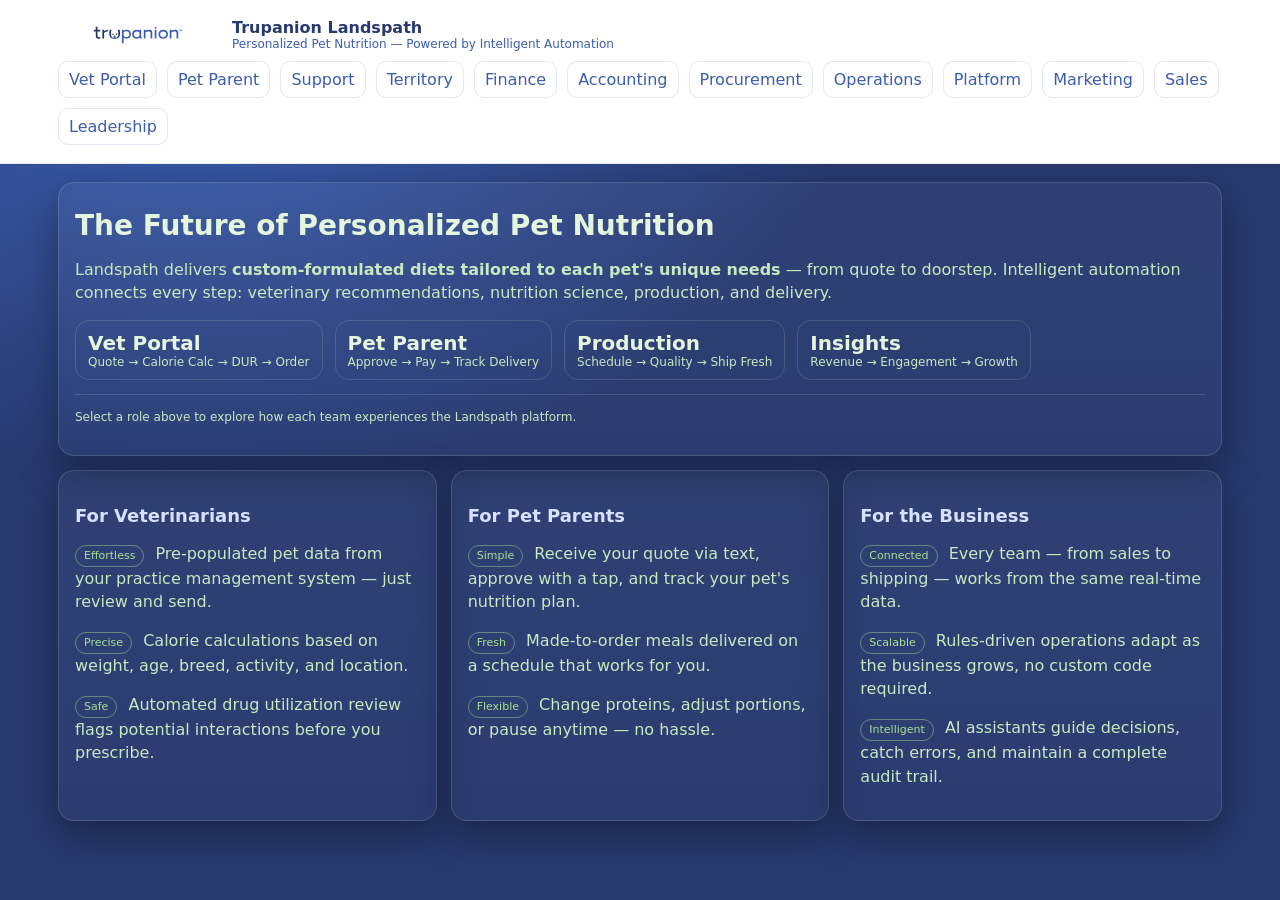
==== index.html @ 5761d893 "Initial commit: Landspath Agentic ERP demo pages Co-authored-by: Copilot <223556219+Copilot@users.no" ====
<!doctype html>
<html>
<head>
  <meta charset="utf-8"/>
  <meta name="viewport" content="width=device-width,initial-scale=1"/>
  <title>Trupanion Landspath — Personalized Pet Nutrition</title>
  <style>
:root{
  --bg:#28396F; --card:#1e2f5a; --ink:#E4F6DE; --muted:#c8e8c0;
  --accent:#A6E191; --accent2:#E4F6DE; --warn:#ffd166; --bad:#ff5c77;
  --brand:#3A5DAE; --brand-dark:#28396F;
  --line:rgba(228,246,222,.15);
  --shadow: 0 14px 40px rgba(0,0,0,.35);
  --radius:16px;
  --mono: ui-monospace, SFMono-Regular, Menlo, Consolas, 'Liberation Mono', monospace;
  --sans: ui-sans-serif, system-ui, -apple-system, Segoe UI, Roboto, Arial, 'Apple Color Emoji','Segoe UI Emoji';
}
*{box-sizing:border-box}
body{margin:0; font-family:var(--sans); color:var(--ink); background:radial-gradient(1200px 700px at 15% 10%, var(--brand) 0, var(--bg) 55%) fixed;}
a{color:var(--accent); text-decoration:none}
a:hover{text-decoration:underline}
header{position:sticky; top:0; z-index:10; background:#ffffff; border-bottom:1px solid rgba(0,0,0,.08); color:#28396F;}
header .small{color:#3A5DAE}
.wrap{max-width:1200px; margin:0 auto; padding:18px 18px}
.brand{display:flex; gap:14px; align-items:center}
h1{margin:10px 0 6px; font-size:28px}
h2{margin:18px 0 10px; font-size:18px; color:#d6e2ff}
p{color:var(--muted); line-height:1.45}
.grid{display:grid; gap:14px}
@media(min-width:900px){ .grid.cols-3{grid-template-columns:1fr 1fr 1fr} .grid.cols-2{grid-template-columns:1fr 1fr} }
.card{background:linear-gradient(180deg, rgba(255,255,255,.04), rgba(255,255,255,.02)); border:1px solid var(--line); border-radius:var(--radius); box-shadow:var(--shadow); padding:16px;}
.row{display:flex; gap:12px; flex-wrap:wrap; align-items:center}
.kpi{padding:10px 12px; border:1px solid var(--line); border-radius:14px; min-width:160px}
.kpi .n{font-size:20px; font-weight:700}
.kpi .l{font-size:12px; color:var(--muted)}
.nav{display:flex; gap:10px; flex-wrap:wrap; margin-top:10px}
.nav a{padding:8px 10px; border:1px solid rgba(58,93,174,.15); border-radius:10px; color:#3A5DAE}
.nav a:hover{border-color:rgba(58,93,174,.4); text-decoration:none}
hr{border:none; border-top:1px solid var(--line); margin:14px 0}
.small{font-size:12px; color:var(--muted)}
.tag{display:inline-block; font-size:11px; color:#A6E191; border:1px solid rgba(166,225,145,.45); padding:2px 8px; border-radius:999px; margin-right:6px}
  </style>
</head>
<body>
<header>
  <div class="wrap">
    <div class="brand">
      <svg width="160" height="30" viewBox="0 0 720 212" xmlns="http://www.w3.org/2000/svg" xml:space="preserve" overflow="hidden"><g transform="translate(0 0)"><path d="M442.32 6.38671C442.32 9.91919 439.462 12.779 435.938 12.779 432.413 12.779 429.55 9.91919 429.55 6.38671 429.55 2.86096 432.413 0 435.938 0 439.462 0 442.32 2.86096 442.32 6.38671ZM210.404 40.2706C214.138 35.9354 220.871 32.3413 229.681 32.3413 244.169 32.3413 250.15 41.1708 250.15 52.8288 250.15 64.3467 244.169 73.3151 229.681 73.3151 220.871 73.3151 213.541 69.4251 210.404 65.3903L210.404 40.2706ZM210.404 78.1074C214.594 80.7967 222.963 84.2328 230.428 84.2328 250.602 84.2328 262.255 71.5277 262.255 52.8284 262.255 34.1459 250.602 21.4262 230.428 21.4262 222.963 21.4262 215.78 23.9767 210.404 27.5641L210.404 21.489 198.303 21.498 198.303 115.629 210.404 115.629 210.404 78.1074ZM322.301 65.4289C318.566 69.764 311.844 73.3492 303.043 73.3492 288.549 73.3492 282.583 64.5276 282.583 52.8808 282.583 41.3731 288.549 32.4135 303.043 32.4135 311.844 32.4135 319.163 36.2947 322.301 40.3293L322.301 65.4289ZM334.391 69.6155 334.391 21.5138 322.154 21.5138C322.132 21.5003 322.154 23.3326 322.174 24.984L322.174 24.9851 322.174 24.9856 322.174 24.9858 322.174 24.9873C322.191 26.3425 322.207 27.5749 322.194 27.5643 317.977 24.8715 309.677 21.5027 302.287 21.5027 282.13 21.5027 270.481 34.1931 270.481 52.8802 270.481 71.556 282.13 84.2521 302.287 84.2521 309.46 84.2521 317.365 81.714 322.595 77.8217 323.787 81.714 328.121 84.2521 334.094 84.2521 336.151 84.2521 338.207 84.0066 340.215 83.5446L340.215 75.1446C336.481 75.1446 334.391 74.0907 334.391 69.6155ZM387.763 32.8537C380.001 32.8537 369.695 36.1407 364.925 38.8279L364.925 82.7613 352.824 82.7613 352.824 21.4984 364.925 21.4984 364.925 27.3291C371.186 24.4939 382.235 21.5029 388.805 21.5029 409.862 21.5029 412.848 32.7057 412.848 43.6159L412.848 82.7613 400.749 82.7613 400.749 44.6597C400.749 37.3368 398.964 32.8537 387.763 32.8537ZM468.732 52.8808C468.732 41.3731 474.696 32.4135 490.218 32.4135 505.745 32.4135 511.719 41.3731 511.719 52.8808 511.719 64.3896 505.745 73.3492 490.218 73.3492 474.696 73.3492 468.732 64.3896 468.732 52.8808ZM456.626 52.8802C456.626 71.5572 468.276 84.2521 490.218 84.2521 512.174 84.2521 523.806 71.5572 523.806 52.8802 523.806 34.1931 512.174 21.5027 490.218 21.5027 468.276 21.5027 456.626 34.1931 456.626 52.8802ZM571.252 32.8537C563.496 32.8537 553.188 36.1407 548.404 38.8279L548.404 82.7613 536.325 82.7613 536.325 21.4984 548.404 21.4984 548.404 27.3291C554.693 24.4939 565.736 21.5029 572.301 21.5029 593.351 21.5029 596.348 32.7057 596.348 43.6159L596.348 82.7613 584.25 82.7613 584.25 44.6597C584.25 37.3368 582.455 32.8537 571.252 32.8537ZM442.181 82.761 430.088 82.761 430.088 21.5027 442.181 21.5027 442.181 82.761ZM617.238 27.344 614.033 18.3833 610.455 18.3833 610.455 30.8933 612.768 30.8933 612.768 20.8014 616.253 30.8933 618.259 30.8933 621.701 20.8014 621.701 30.8933 624.001 30.8933 624.001 18.3833 620.415 18.3833 617.238 27.344ZM597.678 18.3833 597.678 20.4797 601.763 20.4797 601.763 30.8933 604.247 30.8933 604.247 20.4797 608.34 20.4797 608.34 18.3833 597.678 18.3833Z" fill="#3A5DAE" fill-rule="evenodd" transform="translate(48 48)"/><path d="M25.705 32.4137 25.705 59.2778C25.705 68.6914 27.6455 73.1813 39.1507 73.1813 40.5916 73.1813 42.7125 72.9458 45.0182 72.568L45.0182 83.3953C42.271 83.9244 39.7098 84.2439 37.6573 84.2439 17.0355 84.2439 13.5992 74.5187 13.5992 59.2778L13.5992 32.4137 0 32.4137 0 21.499 13.5992 21.499 13.5992 0.00594443 25.705 0.00146016 25.705 21.499 45.0126 21.499 45.0126 32.4137 25.705 32.4137ZM124.458 51.631C125.393 52.6332 127.14 50.8933 127.14 50.8933 128.524 49.5761 130.21 49.4797 130.21 49.4797 131.518 49.3743 132.537 49.6523 133.368 50.1276 133.344 50.1276 133.321 50.1262 133.298 50.1247 133.286 50.124 133.274 50.1233 133.262 50.1228 133.251 50.1224 133.241 50.1221 133.23 50.1221 130.953 50.1221 129.098 51.9617 129.098 54.2419 129.098 56.4325 131.422 58.2341 133.63 58.3787L133.63 58.4011C133.686 58.4078 133.738 58.4056 133.791 58.4033 133.805 58.4028 133.818 58.4022 133.832 58.4018 133.845 58.4014 133.859 58.4011 133.872 58.4011 133.883 58.4011 133.906 58.4112 133.913 58.4112 133.936 58.4112 133.956 58.4087 133.976 58.4061 133.995 58.4036 134.014 58.4011 134.037 58.4011 136.468 58.4157 137.443 57.9359 137.825 57.5962 137.937 57.5054 138.019 57.4236 138.019 57.4236 138.034 57.403 138.038 57.3826 138.042 57.3611L138.043 57.3538 138.045 57.3452 138.047 57.3372C138.066 57.3035 138.071 57.2789 138.071 57.2789L138.066 57.2789C139.24 53.5043 136.274 49.7577 136.274 49.7577 133.908 46.5661 130.497 46.8407 130.497 46.8407 128.639 46.9281 127.102 47.381 125.703 48.584 123.627 50.3866 124.458 51.631 124.458 51.631ZM156.2 57.3369 156.172 57.2786 156.186 57.2786C155.004 53.5029 157.978 49.7574 157.978 49.7574 160.343 46.5646 163.751 46.8393 163.751 46.8393 165.611 46.9267 167.151 47.3807 168.551 48.5837 170.623 50.3852 169.791 51.6307 169.791 51.6307 168.859 52.6318 167.113 50.8931 167.113 50.8931 165.731 49.5747 164.054 49.4794 164.054 49.4794 162.731 49.374 161.704 49.6509 160.881 50.1273 160.894 50.1273 160.908 50.1266 160.922 50.1257 160.931 50.1252 160.94 50.1245 160.948 50.1239L160.948 50.1239C160.971 50.1223 160.994 50.1207 161.014 50.1207 163.299 50.1207 165.143 51.9603 165.143 54.2406 165.143 56.4254 162.823 58.2327 160.62 58.3773 160.62 58.3863 160.632 58.4008 160.632 58.4008 160.562 58.4068 160.511 58.4048 160.457 58.4028 160.43 58.4018 160.402 58.4008 160.372 58.4008 160.37 58.4008 160.366 58.4018 160.361 58.4032L160.355 58.4053 160.346 58.4082C160.343 58.4091 160.34 58.4098 160.338 58.4098 160.33 58.4098 160.321 58.4094 160.312 58.4089 160.298 58.4079 160.284 58.4065 160.27 58.405 160.25 58.4028 160.231 58.4008 160.214 58.4008 157.782 58.4143 156.809 57.9344 156.427 57.5959 156.304 57.504 156.233 57.4222 156.233 57.4222 156.229 57.412 156.225 57.4015 156.222 57.391 156.216 57.3733 156.211 57.3551 156.2 57.3369ZM182.415 21.5916 169.722 21.5916C169.722 21.5916 183.698 74.9353 157.061 76.5687 148.55 77.081 148.771 70.5945 148.771 70.5945 148.771 70.5945 158.791 65.5542 152.217 62.4926 152.217 62.4926 149.76 61.5823 147.137 61.5823 144.501 61.5823 141.932 62.4926 141.932 62.4926 135.304 65.4634 145.38 70.5945 145.38 70.5945 145.38 70.5945 145.599 77.081 137.091 76.5687 110.446 74.9353 125.049 21.5916 125.049 21.5916L112.156 21.5916C112.156 21.5933 112.152 21.6079 112.146 21.6355L112.146 21.6355C111.752 23.3085 100.242 72.179 126.496 81.4756 131.22 83.1482 136.276 83.9274 140.457 84.2951 145.706 84.5159 151.359 84.424 156.315 84.0787 160.002 83.6404 164.17 82.8612 168.095 81.4756 194.478 72.131 182.704 22.8038 182.42 21.6134L182.415 21.5916ZM72.4155 21.274 72.4155 32.3524C78.3669 25.1182 92.7325 20.7561 98.8431 20.7561L98.8431 33.9039C94.3795 33.9039 87.3849 35.1159 81.4009 37.1135 80.7545 37.3591 72.6238 40.4577 72.4155 45.508L72.4155 82.7622 60.3209 82.7622 60.3209 21.2931 72.4155 21.274Z" fill="#233868" fill-rule="evenodd" transform="translate(48 48)"/></g></svg>
      <div>
        <div style="font-weight:800;color:#28396F">Trupanion Landspath</div>
        <div class="small" style="color:#3A5DAE">Personalized Pet Nutrition — Powered by Intelligent Automation</div>
      </div>
    </div>
    <div class="nav">
      <a href="app/vet.html">Vet Portal</a>
      <a href="app/customer.html">Pet Parent</a>
      <a href="app/csr.html">Support</a>
      <a href="app/territory.html">Territory</a>
      <a href="app/finance.html">Finance</a>
      <a href="app/accounting.html">Accounting</a>
      <a href="app/procurement.html">Procurement</a>
      <a href="app/operations.html">Operations</a>
      <a href="app/erpdev.html">Platform</a>
      <a href="app/marketing.html">Marketing</a>
      <a href="app/sales.html">Sales</a>
      <a href="app/leadership.html">Leadership</a>
    </div>
  </div>
</header>

<div class="wrap">
  <div class="card">
    <h1>The Future of Personalized Pet Nutrition</h1>
    <p>
      Landspath delivers <b>custom-formulated diets tailored to each pet's unique needs</b> — from quote to doorstep.
      Intelligent automation connects every step: veterinary recommendations, nutrition science, production, and delivery.
    </p>
    <div class="row">
      <div class="kpi"><div class="n">Vet Portal</div><div class="l">Quote → Calorie Calc → DUR → Order</div></div>
      <div class="kpi"><div class="n">Pet Parent</div><div class="l">Approve → Pay → Track Delivery</div></div>
      <div class="kpi"><div class="n">Production</div><div class="l">Schedule → Quality → Ship Fresh</div></div>
      <div class="kpi"><div class="n">Insights</div><div class="l">Revenue → Engagement → Growth</div></div>
    </div>
    <hr/>
    <p class="small">
      Select a role above to explore how each team experiences the Landspath platform.
    </p>
  </div>

  <div class="grid cols-3" style="margin-top:14px">
    <div class="card">
      <h2>For Veterinarians</h2>
      <p><span class="tag">Effortless</span> Pre-populated pet data from your practice management system — just review and send.</p>
      <p><span class="tag">Precise</span> Calorie calculations based on weight, age, breed, activity, and location.</p>
      <p><span class="tag">Safe</span> Automated drug utilization review flags potential interactions before you prescribe.</p>
    </div>
    <div class="card">
      <h2>For Pet Parents</h2>
      <p><span class="tag">Simple</span> Receive your quote via text, approve with a tap, and track your pet's nutrition plan.</p>
      <p><span class="tag">Fresh</span> Made-to-order meals delivered on a schedule that works for you.</p>
      <p><span class="tag">Flexible</span> Change proteins, adjust portions, or pause anytime — no hassle.</p>
    </div>
    <div class="card">
      <h2>For the Business</h2>
      <p><span class="tag">Connected</span> Every team — from sales to shipping — works from the same real-time data.</p>
      <p><span class="tag">Scalable</span> Rules-driven operations adapt as the business grows, no custom code required.</p>
      <p><span class="tag">Intelligent</span> AI assistants guide decisions, catch errors, and maintain a complete audit trail.</p>
    </div>
  </div>
</div>
</body>
</html>
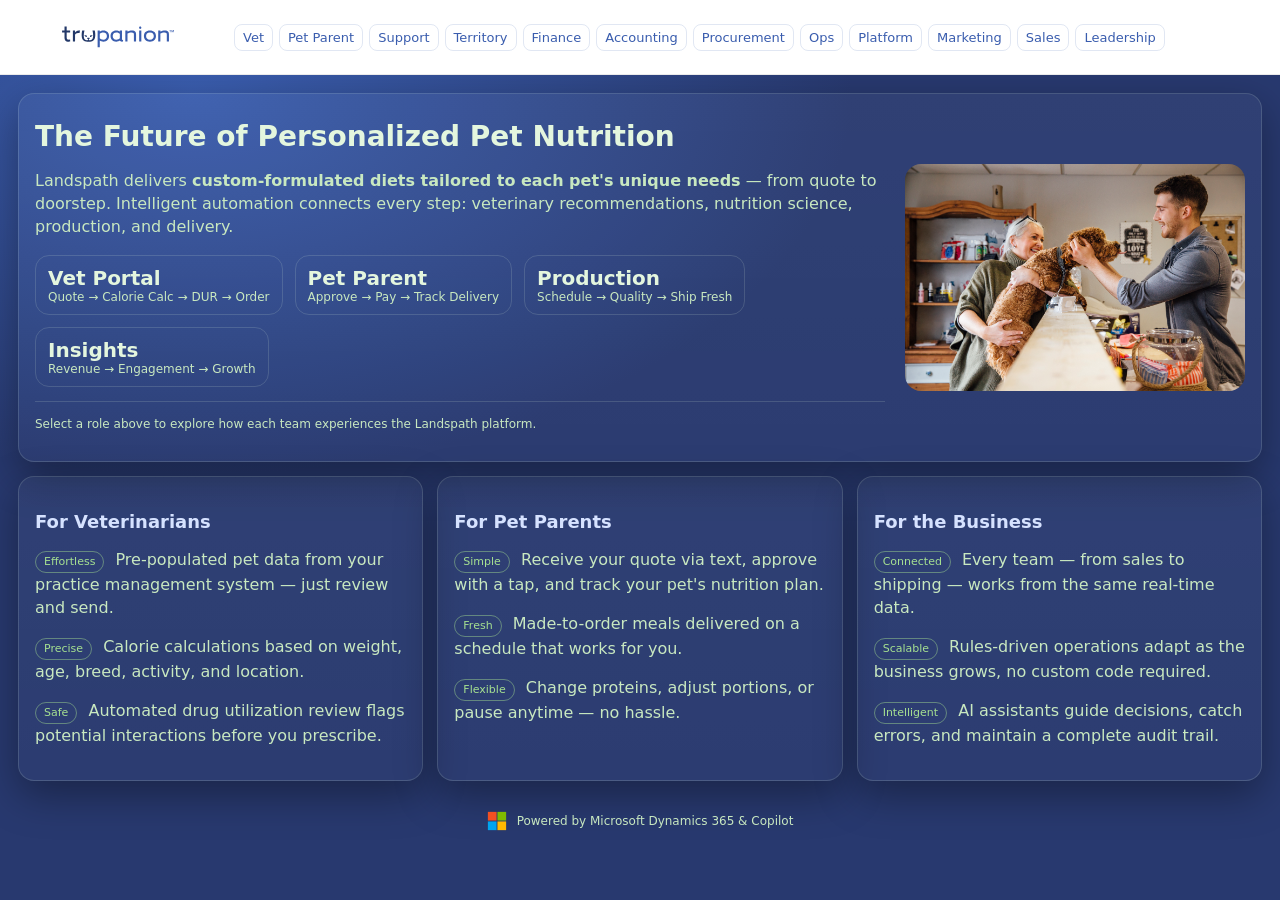
==== commit c56b5967: "Add hero image, larger logo, single-line nav, Microsoft footer Co-authored-by: Copilot <223556219+Co" ====
--- a/index.html
+++ b/index.html
@@ -21,8 +21,9 @@
 a:hover{text-decoration:underline}
 header{position:sticky; top:0; z-index:10; background:#ffffff; border-bottom:1px solid rgba(0,0,0,.08); color:#28396F;}
 header .small{color:#3A5DAE}
-.wrap{max-width:1200px; margin:0 auto; padding:18px 18px}
-.brand{display:flex; gap:14px; align-items:center}
+.wrap{max-width:1400px; margin:0 auto; padding:18px 18px}
+.header-inner{display:flex; align-items:center; gap:16px; flex-wrap:nowrap}
+.brand{display:flex; gap:14px; align-items:center; flex-shrink:0}
 h1{margin:10px 0 6px; font-size:28px}
 h2{margin:18px 0 10px; font-size:18px; color:#d6e2ff}
 p{color:var(--muted); line-height:1.45}
@@ -33,9 +34,13 @@
 .kpi{padding:10px 12px; border:1px solid var(--line); border-radius:14px; min-width:160px}
 .kpi .n{font-size:20px; font-weight:700}
 .kpi .l{font-size:12px; color:var(--muted)}
-.nav{display:flex; gap:10px; flex-wrap:wrap; margin-top:10px}
-.nav a{padding:8px 10px; border:1px solid rgba(58,93,174,.15); border-radius:10px; color:#3A5DAE}
+.nav{display:flex; gap:6px; flex-wrap:nowrap; margin:0; align-items:center}
+.nav a{padding:5px 8px; border:1px solid rgba(58,93,174,.15); border-radius:8px; color:#3A5DAE; font-size:13px; white-space:nowrap}
 .nav a:hover{border-color:rgba(58,93,174,.4); text-decoration:none}
+.hero-split{display:grid; gap:20px}
+@media(min-width:900px){ .hero-split{grid-template-columns:1fr 340px} }
+.hero-img{width:100%; border-radius:var(--radius); object-fit:cover; max-height:320px}
+.ms-footer{display:flex; align-items:center; justify-content:center; gap:10px; padding:30px 18px 20px; color:var(--muted); font-size:12px}
 hr{border:none; border-top:1px solid var(--line); margin:14px 0}
 .small{font-size:12px; color:var(--muted)}
 .tag{display:inline-block; font-size:11px; color:#A6E191; border:1px solid rgba(166,225,145,.45); padding:2px 8px; border-radius:999px; margin-right:6px}
@@ -44,47 +49,50 @@
 <body>
 <header>
   <div class="wrap">
-    <div class="brand">
-      <svg width="160" height="30" viewBox="0 0 720 212" xmlns="http://www.w3.org/2000/svg" xml:space="preserve" overflow="hidden"><g transform="translate(0 0)"><path d="M442.32 6.38671C442.32 9.91919 439.462 12.779 435.938 12.779 432.413 12.779 429.55 9.91919 429.55 6.38671 429.55 2.86096 432.413 0 435.938 0 439.462 0 442.32 2.86096 442.32 6.38671ZM210.404 40.2706C214.138 35.9354 220.871 32.3413 229.681 32.3413 244.169 32.3413 250.15 41.1708 250.15 52.8288 250.15 64.3467 244.169 73.3151 229.681 73.3151 220.871 73.3151 213.541 69.4251 210.404 65.3903L210.404 40.2706ZM210.404 78.1074C214.594 80.7967 222.963 84.2328 230.428 84.2328 250.602 84.2328 262.255 71.5277 262.255 52.8284 262.255 34.1459 250.602 21.4262 230.428 21.4262 222.963 21.4262 215.78 23.9767 210.404 27.5641L210.404 21.489 198.303 21.498 198.303 115.629 210.404 115.629 210.404 78.1074ZM322.301 65.4289C318.566 69.764 311.844 73.3492 303.043 73.3492 288.549 73.3492 282.583 64.5276 282.583 52.8808 282.583 41.3731 288.549 32.4135 303.043 32.4135 311.844 32.4135 319.163 36.2947 322.301 40.3293L322.301 65.4289ZM334.391 69.6155 334.391 21.5138 322.154 21.5138C322.132 21.5003 322.154 23.3326 322.174 24.984L322.174 24.9851 322.174 24.9856 322.174 24.9858 322.174 24.9873C322.191 26.3425 322.207 27.5749 322.194 27.5643 317.977 24.8715 309.677 21.5027 302.287 21.5027 282.13 21.5027 270.481 34.1931 270.481 52.8802 270.481 71.556 282.13 84.2521 302.287 84.2521 309.46 84.2521 317.365 81.714 322.595 77.8217 323.787 81.714 328.121 84.2521 334.094 84.2521 336.151 84.2521 338.207 84.0066 340.215 83.5446L340.215 75.1446C336.481 75.1446 334.391 74.0907 334.391 69.6155ZM387.763 32.8537C380.001 32.8537 369.695 36.1407 364.925 38.8279L364.925 82.7613 352.824 82.7613 352.824 21.4984 364.925 21.4984 364.925 27.3291C371.186 24.4939 382.235 21.5029 388.805 21.5029 409.862 21.5029 412.848 32.7057 412.848 43.6159L412.848 82.7613 400.749 82.7613 400.749 44.6597C400.749 37.3368 398.964 32.8537 387.763 32.8537ZM468.732 52.8808C468.732 41.3731 474.696 32.4135 490.218 32.4135 505.745 32.4135 511.719 41.3731 511.719 52.8808 511.719 64.3896 505.745 73.3492 490.218 73.3492 474.696 73.3492 468.732 64.3896 468.732 52.8808ZM456.626 52.8802C456.626 71.5572 468.276 84.2521 490.218 84.2521 512.174 84.2521 523.806 71.5572 523.806 52.8802 523.806 34.1931 512.174 21.5027 490.218 21.5027 468.276 21.5027 456.626 34.1931 456.626 52.8802ZM571.252 32.8537C563.496 32.8537 553.188 36.1407 548.404 38.8279L548.404 82.7613 536.325 82.7613 536.325 21.4984 548.404 21.4984 548.404 27.3291C554.693 24.4939 565.736 21.5029 572.301 21.5029 593.351 21.5029 596.348 32.7057 596.348 43.6159L596.348 82.7613 584.25 82.7613 584.25 44.6597C584.25 37.3368 582.455 32.8537 571.252 32.8537ZM442.181 82.761 430.088 82.761 430.088 21.5027 442.181 21.5027 442.181 82.761ZM617.238 27.344 614.033 18.3833 610.455 18.3833 610.455 30.8933 612.768 30.8933 612.768 20.8014 616.253 30.8933 618.259 30.8933 621.701 20.8014 621.701 30.8933 624.001 30.8933 624.001 18.3833 620.415 18.3833 617.238 27.344ZM597.678 18.3833 597.678 20.4797 601.763 20.4797 601.763 30.8933 604.247 30.8933 604.247 20.4797 608.34 20.4797 608.34 18.3833 597.678 18.3833Z" fill="#3A5DAE" fill-rule="evenodd" transform="translate(48 48)"/><path d="M25.705 32.4137 25.705 59.2778C25.705 68.6914 27.6455 73.1813 39.1507 73.1813 40.5916 73.1813 42.7125 72.9458 45.0182 72.568L45.0182 83.3953C42.271 83.9244 39.7098 84.2439 37.6573 84.2439 17.0355 84.2439 13.5992 74.5187 13.5992 59.2778L13.5992 32.4137 0 32.4137 0 21.499 13.5992 21.499 13.5992 0.00594443 25.705 0.00146016 25.705 21.499 45.0126 21.499 45.0126 32.4137 25.705 32.4137ZM124.458 51.631C125.393 52.6332 127.14 50.8933 127.14 50.8933 128.524 49.5761 130.21 49.4797 130.21 49.4797 131.518 49.3743 132.537 49.6523 133.368 50.1276 133.344 50.1276 133.321 50.1262 133.298 50.1247 133.286 50.124 133.274 50.1233 133.262 50.1228 133.251 50.1224 133.241 50.1221 133.23 50.1221 130.953 50.1221 129.098 51.9617 129.098 54.2419 129.098 56.4325 131.422 58.2341 133.63 58.3787L133.63 58.4011C133.686 58.4078 133.738 58.4056 133.791 58.4033 133.805 58.4028 133.818 58.4022 133.832 58.4018 133.845 58.4014 133.859 58.4011 133.872 58.4011 133.883 58.4011 133.906 58.4112 133.913 58.4112 133.936 58.4112 133.956 58.4087 133.976 58.4061 133.995 58.4036 134.014 58.4011 134.037 58.4011 136.468 58.4157 137.443 57.9359 137.825 57.5962 137.937 57.5054 138.019 57.4236 138.019 57.4236 138.034 57.403 138.038 57.3826 138.042 57.3611L138.043 57.3538 138.045 57.3452 138.047 57.3372C138.066 57.3035 138.071 57.2789 138.071 57.2789L138.066 57.2789C139.24 53.5043 136.274 49.7577 136.274 49.7577 133.908 46.5661 130.497 46.8407 130.497 46.8407 128.639 46.9281 127.102 47.381 125.703 48.584 123.627 50.3866 124.458 51.631 124.458 51.631ZM156.2 57.3369 156.172 57.2786 156.186 57.2786C155.004 53.5029 157.978 49.7574 157.978 49.7574 160.343 46.5646 163.751 46.8393 163.751 46.8393 165.611 46.9267 167.151 47.3807 168.551 48.5837 170.623 50.3852 169.791 51.6307 169.791 51.6307 168.859 52.6318 167.113 50.8931 167.113 50.8931 165.731 49.5747 164.054 49.4794 164.054 49.4794 162.731 49.374 161.704 49.6509 160.881 50.1273 160.894 50.1273 160.908 50.1266 160.922 50.1257 160.931 50.1252 160.94 50.1245 160.948 50.1239L160.948 50.1239C160.971 50.1223 160.994 50.1207 161.014 50.1207 163.299 50.1207 165.143 51.9603 165.143 54.2406 165.143 56.4254 162.823 58.2327 160.62 58.3773 160.62 58.3863 160.632 58.4008 160.632 58.4008 160.562 58.4068 160.511 58.4048 160.457 58.4028 160.43 58.4018 160.402 58.4008 160.372 58.4008 160.37 58.4008 160.366 58.4018 160.361 58.4032L160.355 58.4053 160.346 58.4082C160.343 58.4091 160.34 58.4098 160.338 58.4098 160.33 58.4098 160.321 58.4094 160.312 58.4089 160.298 58.4079 160.284 58.4065 160.27 58.405 160.25 58.4028 160.231 58.4008 160.214 58.4008 157.782 58.4143 156.809 57.9344 156.427 57.5959 156.304 57.504 156.233 57.4222 156.233 57.4222 156.229 57.412 156.225 57.4015 156.222 57.391 156.216 57.3733 156.211 57.3551 156.2 57.3369ZM182.415 21.5916 169.722 21.5916C169.722 21.5916 183.698 74.9353 157.061 76.5687 148.55 77.081 148.771 70.5945 148.771 70.5945 148.771 70.5945 158.791 65.5542 152.217 62.4926 152.217 62.4926 149.76 61.5823 147.137 61.5823 144.501 61.5823 141.932 62.4926 141.932 62.4926 135.304 65.4634 145.38 70.5945 145.38 70.5945 145.38 70.5945 145.599 77.081 137.091 76.5687 110.446 74.9353 125.049 21.5916 125.049 21.5916L112.156 21.5916C112.156 21.5933 112.152 21.6079 112.146 21.6355L112.146 21.6355C111.752 23.3085 100.242 72.179 126.496 81.4756 131.22 83.1482 136.276 83.9274 140.457 84.2951 145.706 84.5159 151.359 84.424 156.315 84.0787 160.002 83.6404 164.17 82.8612 168.095 81.4756 194.478 72.131 182.704 22.8038 182.42 21.6134L182.415 21.5916ZM72.4155 21.274 72.4155 32.3524C78.3669 25.1182 92.7325 20.7561 98.8431 20.7561L98.8431 33.9039C94.3795 33.9039 87.3849 35.1159 81.4009 37.1135 80.7545 37.3591 72.6238 40.4577 72.4155 45.508L72.4155 82.7622 60.3209 82.7622 60.3209 21.2931 72.4155 21.274Z" fill="#233868" fill-rule="evenodd" transform="translate(48 48)"/></g></svg>
-      <div>
-        <div style="font-weight:800;color:#28396F">Trupanion Landspath</div>
-        <div class="small" style="color:#3A5DAE">Personalized Pet Nutrition — Powered by Intelligent Automation</div>
+    <div class="header-inner">
+      <div class="brand">
+        <svg width="200" height="38" viewBox="0 0 720 212" xmlns="http://www.w3.org/2000/svg" xml:space="preserve" overflow="hidden"><g><path d="M442.32 6.38671C442.32 9.91919 439.462 12.779 435.938 12.779 432.413 12.779 429.55 9.91919 429.55 6.38671 429.55 2.86096 432.413 0 435.938 0 439.462 0 442.32 2.86096 442.32 6.38671ZM210.404 40.2706C214.138 35.9354 220.871 32.3413 229.681 32.3413 244.169 32.3413 250.15 41.1708 250.15 52.8288 250.15 64.3467 244.169 73.3151 229.681 73.3151 220.871 73.3151 213.541 69.4251 210.404 65.3903L210.404 40.2706ZM210.404 78.1074C214.594 80.7967 222.963 84.2328 230.428 84.2328 250.602 84.2328 262.255 71.5277 262.255 52.8284 262.255 34.1459 250.602 21.4262 230.428 21.4262 222.963 21.4262 215.78 23.9767 210.404 27.5641L210.404 21.489 198.303 21.498 198.303 115.629 210.404 115.629 210.404 78.1074ZM322.301 65.4289C318.566 69.764 311.844 73.3492 303.043 73.3492 288.549 73.3492 282.583 64.5276 282.583 52.8808 282.583 41.3731 288.549 32.4135 303.043 32.4135 311.844 32.4135 319.163 36.2947 322.301 40.3293L322.301 65.4289ZM334.391 69.6155 334.391 21.5138 322.154 21.5138C322.132 21.5003 322.154 23.3326 322.174 24.984L322.174 24.9851 322.174 24.9856 322.174 24.9858 322.174 24.9873C322.191 26.3425 322.207 27.5749 322.194 27.5643 317.977 24.8715 309.677 21.5027 302.287 21.5027 282.13 21.5027 270.481 34.1931 270.481 52.8802 270.481 71.556 282.13 84.2521 302.287 84.2521 309.46 84.2521 317.365 81.714 322.595 77.8217 323.787 81.714 328.121 84.2521 334.094 84.2521 336.151 84.2521 338.207 84.0066 340.215 83.5446L340.215 75.1446C336.481 75.1446 334.391 74.0907 334.391 69.6155ZM387.763 32.8537C380.001 32.8537 369.695 36.1407 364.925 38.8279L364.925 82.7613 352.824 82.7613 352.824 21.4984 364.925 21.4984 364.925 27.3291C371.186 24.4939 382.235 21.5029 388.805 21.5029 409.862 21.5029 412.848 32.7057 412.848 43.6159L412.848 82.7613 400.749 82.7613 400.749 44.6597C400.749 37.3368 398.964 32.8537 387.763 32.8537ZM468.732 52.8808C468.732 41.3731 474.696 32.4135 490.218 32.4135 505.745 32.4135 511.719 41.3731 511.719 52.8808 511.719 64.3896 505.745 73.3492 490.218 73.3492 474.696 73.3492 468.732 64.3896 468.732 52.8808ZM456.626 52.8802C456.626 71.5572 468.276 84.2521 490.218 84.2521 512.174 84.2521 523.806 71.5572 523.806 52.8802 523.806 34.1931 512.174 21.5027 490.218 21.5027 468.276 21.5027 456.626 34.1931 456.626 52.8802ZM571.252 32.8537C563.496 32.8537 553.188 36.1407 548.404 38.8279L548.404 82.7613 536.325 82.7613 536.325 21.4984 548.404 21.4984 548.404 27.3291C554.693 24.4939 565.736 21.5029 572.301 21.5029 593.351 21.5029 596.348 32.7057 596.348 43.6159L596.348 82.7613 584.25 82.7613 584.25 44.6597C584.25 37.3368 582.455 32.8537 571.252 32.8537ZM442.181 82.761 430.088 82.761 430.088 21.5027 442.181 21.5027 442.181 82.761ZM617.238 27.344 614.033 18.3833 610.455 18.3833 610.455 30.8933 612.768 30.8933 612.768 20.8014 616.253 30.8933 618.259 30.8933 621.701 20.8014 621.701 30.8933 624.001 30.8933 624.001 18.3833 620.415 18.3833 617.238 27.344ZM597.678 18.3833 597.678 20.4797 601.763 20.4797 601.763 30.8933 604.247 30.8933 604.247 20.4797 608.34 20.4797 608.34 18.3833 597.678 18.3833Z" fill="#3A5DAE" fill-rule="evenodd" transform="translate(48 48)"/><path d="M25.705 32.4137 25.705 59.2778C25.705 68.6914 27.6455 73.1813 39.1507 73.1813 40.5916 73.1813 42.7125 72.9458 45.0182 72.568L45.0182 83.3953C42.271 83.9244 39.7098 84.2439 37.6573 84.2439 17.0355 84.2439 13.5992 74.5187 13.5992 59.2778L13.5992 32.4137 0 32.4137 0 21.499 13.5992 21.499 13.5992 0.00594443 25.705 0.00146016 25.705 21.499 45.0126 21.499 45.0126 32.4137 25.705 32.4137ZM124.458 51.631C125.393 52.6332 127.14 50.8933 127.14 50.8933 128.524 49.5761 130.21 49.4797 130.21 49.4797 131.518 49.3743 132.537 49.6523 133.368 50.1276 133.344 50.1276 133.321 50.1262 133.298 50.1247 133.286 50.124 133.274 50.1233 133.262 50.1228 133.251 50.1224 133.241 50.1221 133.23 50.1221 130.953 50.1221 129.098 51.9617 129.098 54.2419 129.098 56.4325 131.422 58.2341 133.63 58.3787L133.63 58.4011C133.686 58.4078 133.738 58.4056 133.791 58.4033 133.805 58.4028 133.818 58.4022 133.832 58.4018 133.845 58.4014 133.859 58.4011 133.872 58.4011 133.883 58.4011 133.906 58.4112 133.913 58.4112 133.936 58.4112 133.956 58.4087 133.976 58.4061 133.995 58.4036 134.014 58.4011 134.037 58.4011 136.468 58.4157 137.443 57.9359 137.825 57.5962 137.937 57.5054 138.019 57.4236 138.019 57.4236 138.034 57.403 138.038 57.3826 138.042 57.3611L138.043 57.3538 138.045 57.3452 138.047 57.3372C138.066 57.3035 138.071 57.2789 138.071 57.2789L138.066 57.2789C139.24 53.5043 136.274 49.7577 136.274 49.7577 133.908 46.5661 130.497 46.8407 130.497 46.8407 128.639 46.9281 127.102 47.381 125.703 48.584 123.627 50.3866 124.458 51.631 124.458 51.631ZM156.2 57.3369 156.172 57.2786 156.186 57.2786C155.004 53.5029 157.978 49.7574 157.978 49.7574 160.343 46.5646 163.751 46.8393 163.751 46.8393 165.611 46.9267 167.151 47.3807 168.551 48.5837 170.623 50.3852 169.791 51.6307 169.791 51.6307 168.859 52.6318 167.113 50.8931 167.113 50.8931 165.731 49.5747 164.054 49.4794 164.054 49.4794 162.731 49.374 161.704 49.6509 160.881 50.1273 160.894 50.1273 160.908 50.1266 160.922 50.1257 160.931 50.1252 160.94 50.1245 160.948 50.1239L160.948 50.1239C160.971 50.1223 160.994 50.1207 161.014 50.1207 163.299 50.1207 165.143 51.9603 165.143 54.2406 165.143 56.4254 162.823 58.2327 160.62 58.3773 160.62 58.3863 160.632 58.4008 160.632 58.4008 160.562 58.4068 160.511 58.4048 160.457 58.4028 160.43 58.4018 160.402 58.4008 160.372 58.4008 160.37 58.4008 160.366 58.4018 160.361 58.4032L160.355 58.4053 160.346 58.4082C160.343 58.4091 160.34 58.4098 160.338 58.4098 160.33 58.4098 160.321 58.4094 160.312 58.4089 160.298 58.4079 160.284 58.4065 160.27 58.405 160.25 58.4028 160.231 58.4008 160.214 58.4008 157.782 58.4143 156.809 57.9344 156.427 57.5959 156.304 57.504 156.233 57.4222 156.233 57.4222 156.229 57.412 156.225 57.4015 156.222 57.391 156.216 57.3733 156.211 57.3551 156.2 57.3369ZM182.415 21.5916 169.722 21.5916C169.722 21.5916 183.698 74.9353 157.061 76.5687 148.55 77.081 148.771 70.5945 148.771 70.5945 148.771 70.5945 158.791 65.5542 152.217 62.4926 152.217 62.4926 149.76 61.5823 147.137 61.5823 144.501 61.5823 141.932 62.4926 141.932 62.4926 135.304 65.4634 145.38 70.5945 145.38 70.5945 145.38 70.5945 145.599 77.081 137.091 76.5687 110.446 74.9353 125.049 21.5916 125.049 21.5916L112.156 21.5916C112.156 21.5933 112.152 21.6079 112.146 21.6355L112.146 21.6355C111.752 23.3085 100.242 72.179 126.496 81.4756 131.22 83.1482 136.276 83.9274 140.457 84.2951 145.706 84.5159 151.359 84.424 156.315 84.0787 160.002 83.6404 164.17 82.8612 168.095 81.4756 194.478 72.131 182.704 22.8038 182.42 21.6134L182.415 21.5916ZM72.4155 21.274 72.4155 32.3524C78.3669 25.1182 92.7325 20.7561 98.8431 20.7561L98.8431 33.9039C94.3795 33.9039 87.3849 35.1159 81.4009 37.1135 80.7545 37.3591 72.6238 40.4577 72.4155 45.508L72.4155 82.7622 60.3209 82.7622 60.3209 21.2931 72.4155 21.274Z" fill="#233868" fill-rule="evenodd" transform="translate(48 48)"/></g></svg>
       </div>
-    </div>
-    <div class="nav">
-      <a href="app/vet.html">Vet Portal</a>
-      <a href="app/customer.html">Pet Parent</a>
-      <a href="app/csr.html">Support</a>
-      <a href="app/territory.html">Territory</a>
-      <a href="app/finance.html">Finance</a>
-      <a href="app/accounting.html">Accounting</a>
-      <a href="app/procurement.html">Procurement</a>
-      <a href="app/operations.html">Operations</a>
-      <a href="app/erpdev.html">Platform</a>
-      <a href="app/marketing.html">Marketing</a>
-      <a href="app/sales.html">Sales</a>
-      <a href="app/leadership.html">Leadership</a>
+      <div class="nav">
+        <a href="app/vet.html">Vet</a>
+        <a href="app/customer.html">Pet Parent</a>
+        <a href="app/csr.html">Support</a>
+        <a href="app/territory.html">Territory</a>
+        <a href="app/finance.html">Finance</a>
+        <a href="app/accounting.html">Accounting</a>
+        <a href="app/procurement.html">Procurement</a>
+        <a href="app/operations.html">Ops</a>
+        <a href="app/erpdev.html">Platform</a>
+        <a href="app/marketing.html">Marketing</a>
+        <a href="app/sales.html">Sales</a>
+        <a href="app/leadership.html">Leadership</a>
+      </div>
     </div>
   </div>
 </header>
 
 <div class="wrap">
-  <div class="card">
-    <h1>The Future of Personalized Pet Nutrition</h1>
-    <p>
-      Landspath delivers <b>custom-formulated diets tailored to each pet's unique needs</b> — from quote to doorstep.
-      Intelligent automation connects every step: veterinary recommendations, nutrition science, production, and delivery.
-    </p>
-    <div class="row">
-      <div class="kpi"><div class="n">Vet Portal</div><div class="l">Quote → Calorie Calc → DUR → Order</div></div>
-      <div class="kpi"><div class="n">Pet Parent</div><div class="l">Approve → Pay → Track Delivery</div></div>
-      <div class="kpi"><div class="n">Production</div><div class="l">Schedule → Quality → Ship Fresh</div></div>
-      <div class="kpi"><div class="n">Insights</div><div class="l">Revenue → Engagement → Growth</div></div>
+  <div class="card hero-split">
+    <div>
+      <h1>The Future of Personalized Pet Nutrition</h1>
+      <p>
+        Landspath delivers <b>custom-formulated diets tailored to each pet's unique needs</b> — from quote to doorstep.
+        Intelligent automation connects every step: veterinary recommendations, nutrition science, production, and delivery.
+      </p>
+      <div class="row">
+        <div class="kpi"><div class="n">Vet Portal</div><div class="l">Quote → Calorie Calc → DUR → Order</div></div>
+        <div class="kpi"><div class="n">Pet Parent</div><div class="l">Approve → Pay → Track Delivery</div></div>
+        <div class="kpi"><div class="n">Production</div><div class="l">Schedule → Quality → Ship Fresh</div></div>
+        <div class="kpi"><div class="n">Insights</div><div class="l">Revenue → Engagement → Growth</div></div>
+      </div>
+      <hr/>
+      <p class="small">
+        Select a role above to explore how each team experiences the Landspath platform.
+      </p>
     </div>
-    <hr/>
-    <p class="small">
-      Select a role above to explore how each team experiences the Landspath platform.
-    </p>
+    <div style="display:flex;align-items:center">
+      <img class="hero-img" src="Images/istock-639321736.jpg" alt="Happy pet"/>
+    </div>
   </div>
 
   <div class="grid cols-3" style="margin-top:14px">
@@ -107,6 +115,11 @@
       <p><span class="tag">Intelligent</span> AI assistants guide decisions, catch errors, and maintain a complete audit trail.</p>
     </div>
   </div>
+
+  <div class="ms-footer">
+    <svg xmlns="http://www.w3.org/2000/svg" width="20" height="20" viewBox="0 0 23 23"><path fill="#f25022" d="M1 1h10v10H1z"/><path fill="#00a4ef" d="M1 12h10v10H1z"/><path fill="#7fba00" d="M12 1h10v10H12z"/><path fill="#ffb900" d="M12 12h10v10H12z"/></svg>
+    <span>Powered by Microsoft Dynamics 365 &amp; Copilot</span>
+  </div>
 </div>
 </body>
 </html>
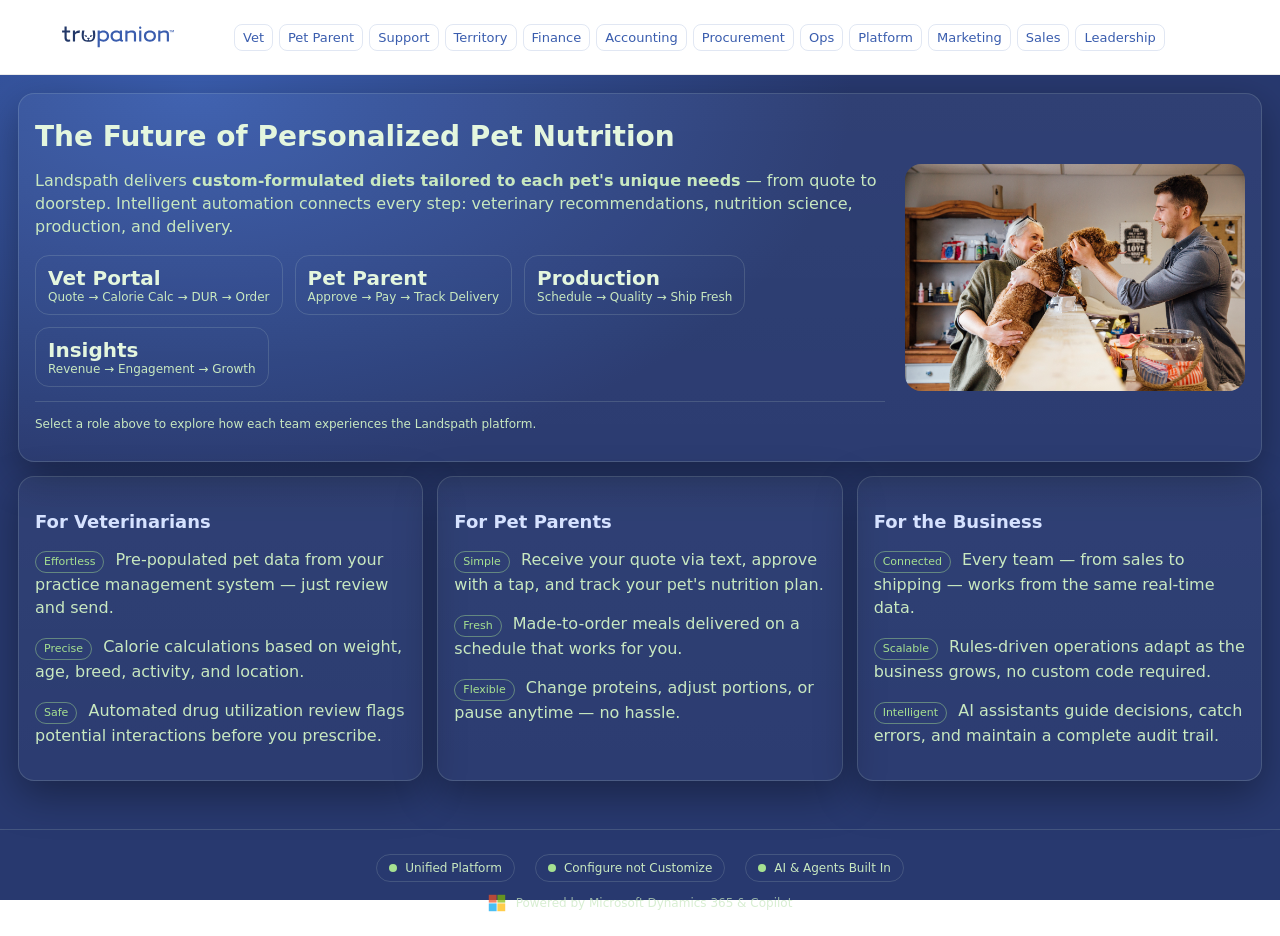
==== commit 75c0c592: "Clean unified footer across all pages - Three theme badges: Unified Platform, Configure not Customiz" ====
--- a/index.html
+++ b/index.html
@@ -116,10 +116,18 @@
     </div>
   </div>
 
-  <div class="ms-footer">
-    <svg xmlns="http://www.w3.org/2000/svg" width="20" height="20" viewBox="0 0 23 23"><path fill="#f25022" d="M1 1h10v10H1z"/><path fill="#00a4ef" d="M1 12h10v10H1z"/><path fill="#7fba00" d="M12 1h10v10H12z"/><path fill="#ffb900" d="M12 12h10v10H12z"/></svg>
-    <span>Powered by Microsoft Dynamics 365 &amp; Copilot</span>
+
+</div>
+<footer style="margin-top:30px; padding:24px 18px; border-top:1px solid rgba(228,246,222,.15)">
+  <div style="display:flex; align-items:center; justify-content:center; gap:20px; flex-wrap:wrap; margin-bottom:12px">
+    <span style="display:inline-flex; align-items:center; gap:8px; padding:6px 12px; border:1px solid rgba(228,246,222,.15); border-radius:999px; font-size:12px; color:#c8e8c0"><span style="width:8px;height:8px;border-radius:999px;background:#A6E191"></span>Unified Platform</span>
+    <span style="display:inline-flex; align-items:center; gap:8px; padding:6px 12px; border:1px solid rgba(228,246,222,.15); border-radius:999px; font-size:12px; color:#c8e8c0"><span style="width:8px;height:8px;border-radius:999px;background:#A6E191"></span>Configure not Customize</span>
+    <span style="display:inline-flex; align-items:center; gap:8px; padding:6px 12px; border:1px solid rgba(228,246,222,.15); border-radius:999px; font-size:12px; color:#c8e8c0"><span style="width:8px;height:8px;border-radius:999px;background:#A6E191"></span>AI &amp; Agents Built In</span>
   </div>
-</div>
+  <div style="display:flex; align-items:center; justify-content:center; gap:10px; opacity:.7">
+    <svg xmlns="http://www.w3.org/2000/svg" width="18" height="18" viewBox="0 0 23 23"><path fill="#f25022" d="M1 1h10v10H1z"/><path fill="#00a4ef" d="M1 12h10v10H1z"/><path fill="#7fba00" d="M12 1h10v10H12z"/><path fill="#ffb900" d="M12 12h10v10H12z"/></svg>
+    <span style="color:#c8e8c0; font-size:12px">Powered by Microsoft Dynamics 365 &amp; Copilot</span>
+  </div>
+</footer>
 </body>
 </html>
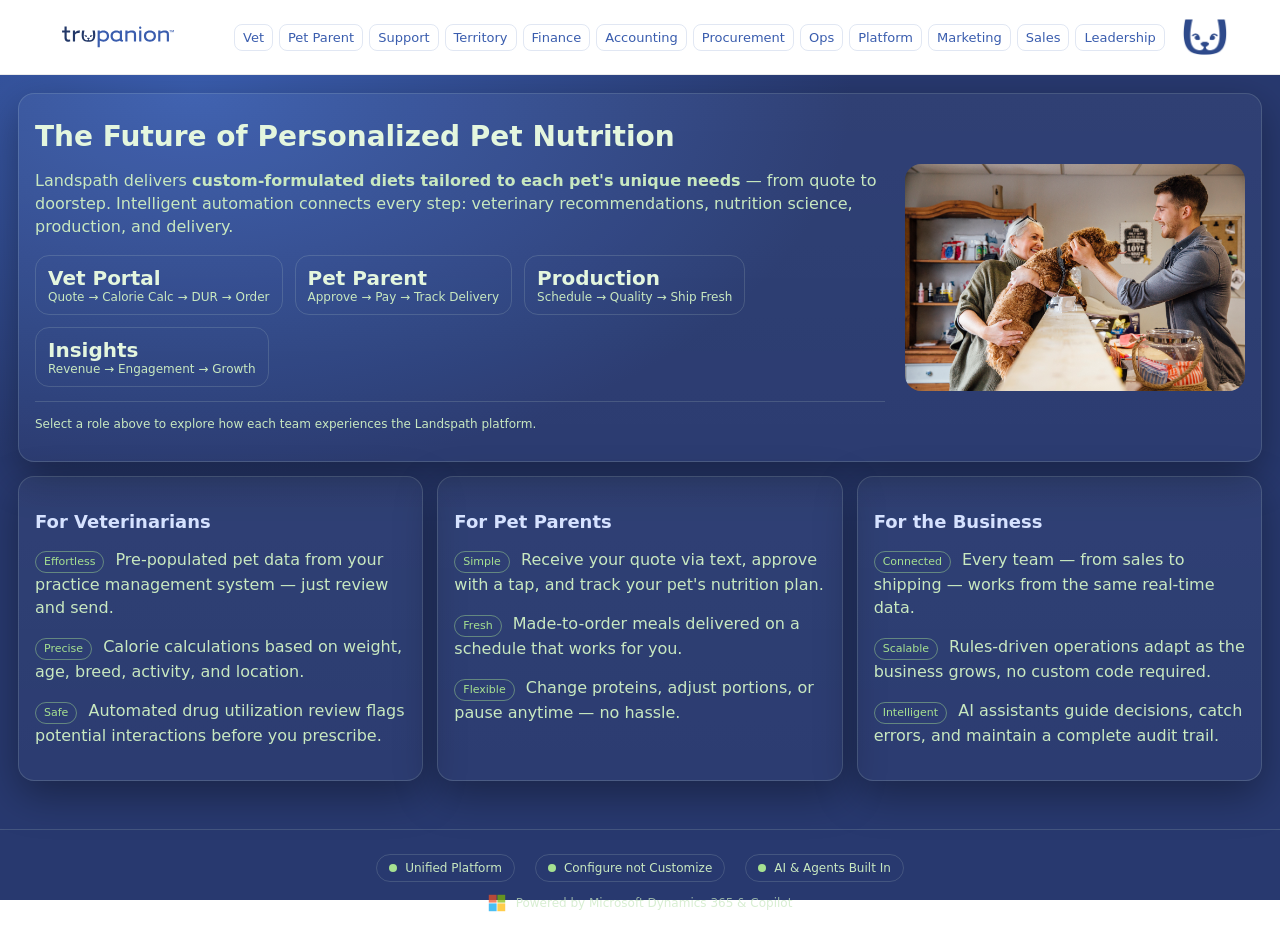
==== commit f59a3b02: "Add blue Pupkin dog logo to index page header nav Co-authored-by: Copilot <223556219+Copilot@users.n" ====
--- a/index.html
+++ b/index.html
@@ -67,6 +67,7 @@
         <a href="app/sales.html">Sales</a>
         <a href="app/leadership.html">Leadership</a>
       </div>
+      <img src="app/assets/logos/trup-dog-blue.png" alt="Trupanion" style="height:36px; flex-shrink:0"/>
     </div>
   </div>
 </header>
